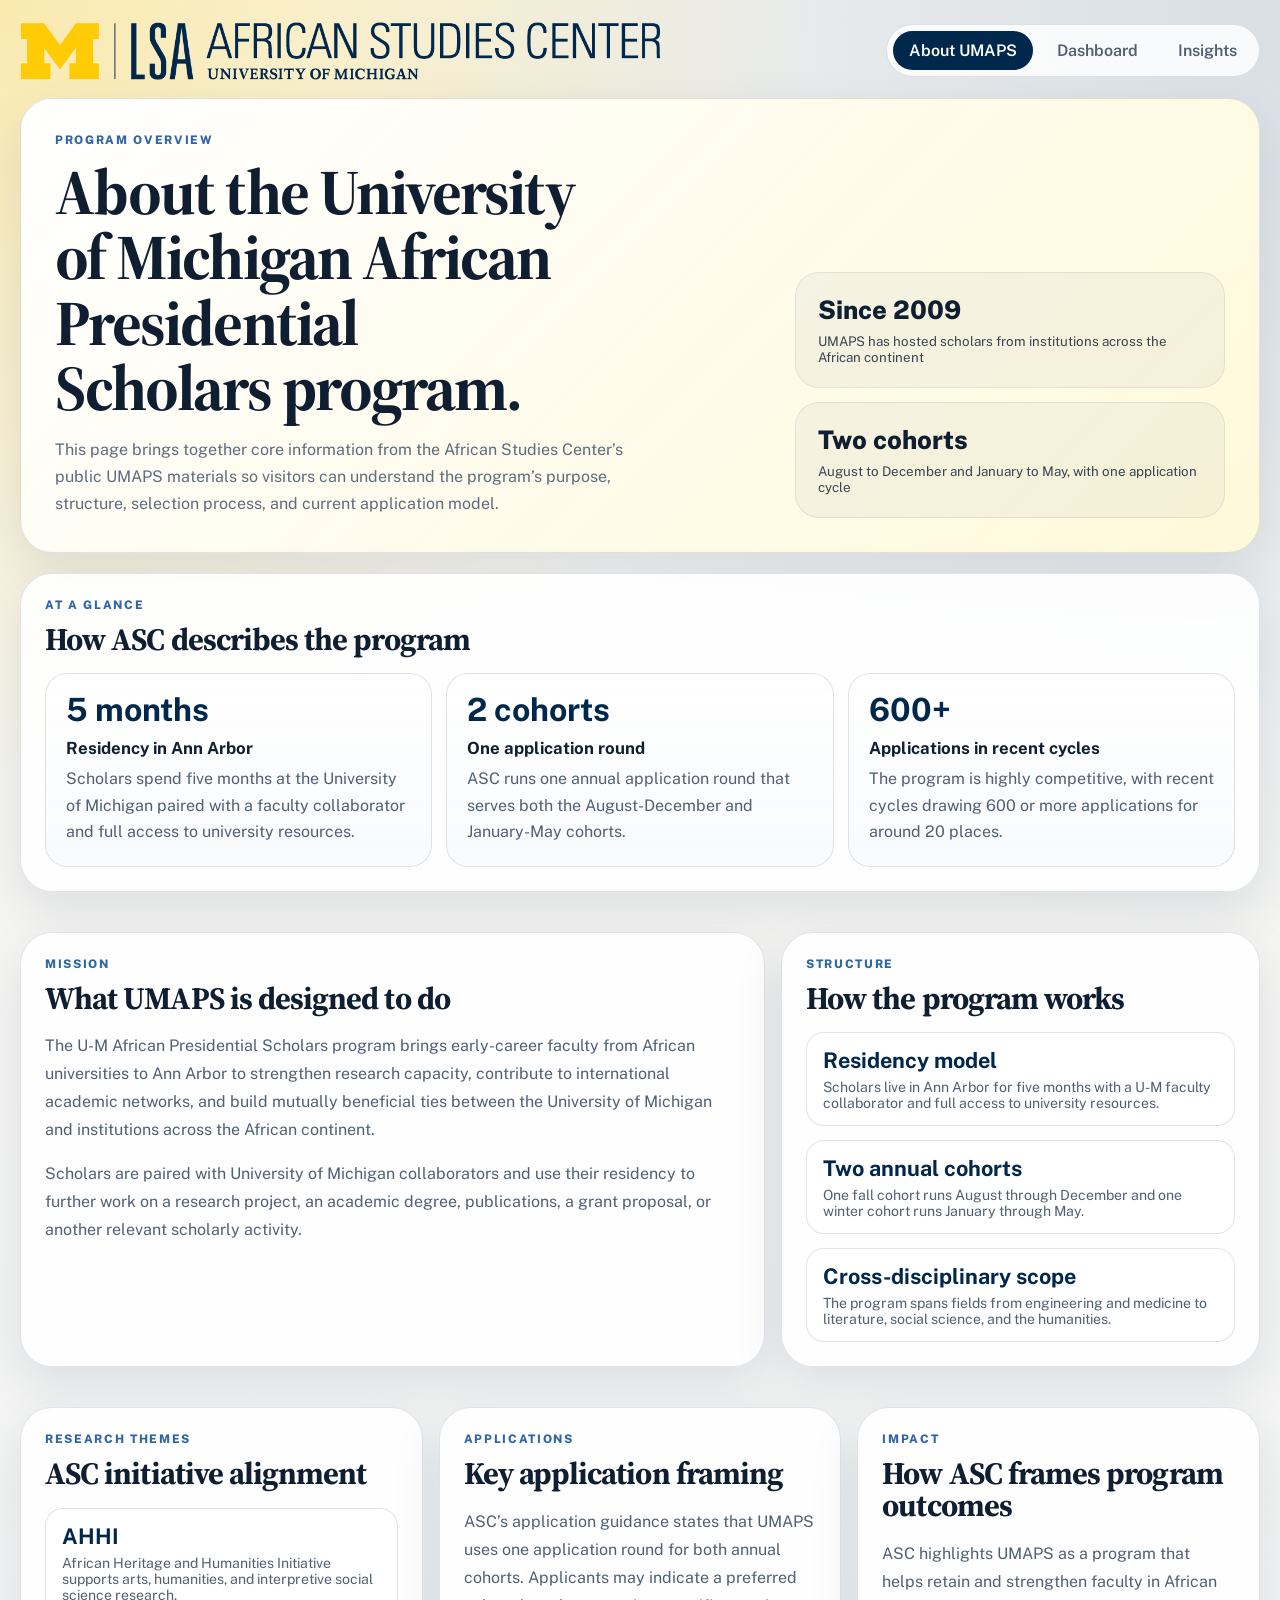
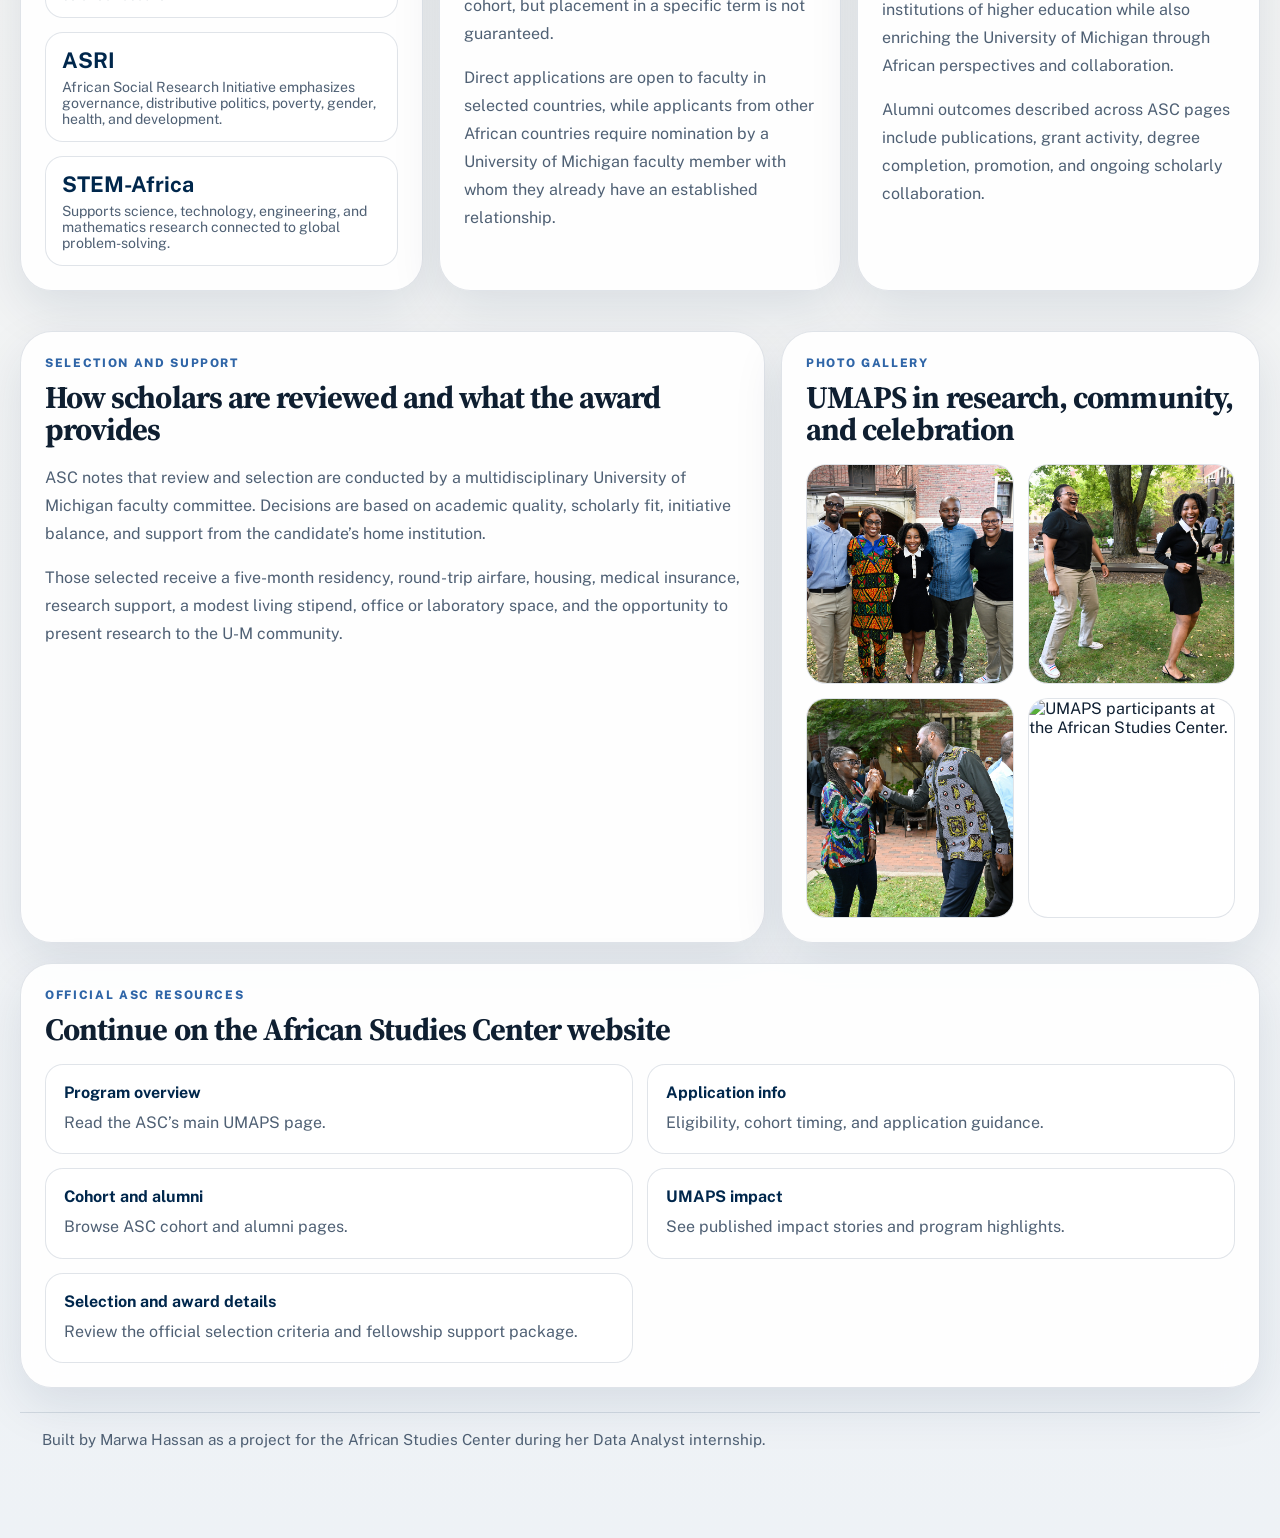
==== docs/about.html @ bfba6026 "Update UMAPS public dashboard site" ====
<!DOCTYPE html>
<html lang="en">
  <head>
    <meta charset="UTF-8" />
    <meta name="viewport" content="width=device-width, initial-scale=1.0" />
    <title>About UMAPS</title>
    <link rel="preconnect" href="https://fonts.googleapis.com" />
    <link rel="preconnect" href="https://fonts.gstatic.com" crossorigin />
    <link
      href="https://fonts.googleapis.com/css2?family=Public+Sans:wght@400;500;600;700;800&family=Source+Serif+4:opsz,wght@8..60,500;8..60,700&display=swap"
      rel="stylesheet"
    />
    <link rel="stylesheet" href="./styles.css" />
  </head>
  <body>
    <div class="site-shell">
      <header class="site-header">
        <a class="site-mark" href="./index.html">
          <img class="site-logo site-logo-standard" src="./assets/lsa-asc-web.png" alt="LSA African Studies Center, University of Michigan" />
        </a>
        <nav class="site-nav">
          <a class="active" href="./about.html">About UMAPS</a>
          <a href="./index.html">Dashboard</a>
          <a href="./insights.html">Insights</a>
        </nav>
      </header>

      <section class="hero hero-insights">
        <div class="hero-copy">
          <p class="eyebrow">Program Overview</p>
          <h1>About the University of Michigan African Presidential Scholars program.</h1>
          <p class="lede">
            This page brings together core information from the African Studies Center’s public UMAPS
            materials so visitors can understand the program’s purpose, structure, selection process,
            and current application model.
          </p>
        </div>
        <div class="hero-panel">
          <div class="hero-stat">
            <span>Since 2009</span>
            <small>UMAPS has hosted scholars from institutions across the African continent</small>
          </div>
          <div class="hero-stat">
            <span>Two cohorts</span>
            <small>August to December and January to May, with one application cycle</small>
          </div>
        </div>
      </section>

      <main>
        <section class="panel-card">
          <div class="panel-heading">
            <div>
              <p class="eyebrow">At A Glance</p>
              <h2>How ASC describes the program</h2>
            </div>
          </div>
          <div class="summary-grid">
            <article class="summary-card">
              <strong>5 months</strong>
              <h3>Residency in Ann Arbor</h3>
              <p>Scholars spend five months at the University of Michigan paired with a faculty collaborator and full access to university resources.</p>
            </article>
            <article class="summary-card">
              <strong>2 cohorts</strong>
              <h3>One application round</h3>
              <p>ASC runs one annual application round that serves both the August-December and January-May cohorts.</p>
            </article>
            <article class="summary-card">
              <strong>600+</strong>
              <h3>Applications in recent cycles</h3>
              <p>The program is highly competitive, with recent cycles drawing 600 or more applications for around 20 places.</p>
            </article>
          </div>
        </section>

        <section class="panel panel-two-up">
          <article class="panel-card">
            <div class="panel-heading">
              <div>
                <p class="eyebrow">Mission</p>
                <h2>What UMAPS is designed to do</h2>
              </div>
            </div>
            <div class="prose-block">
              <p>
                The U-M African Presidential Scholars program brings early-career faculty from African
                universities to Ann Arbor to strengthen research capacity, contribute to international academic
                networks, and build mutually beneficial ties between the University of Michigan and institutions
                across the African continent.
              </p>
              <p>
                Scholars are paired with University of Michigan collaborators and use their residency to
                further work on a research project, an academic degree, publications, a grant proposal,
                or another relevant scholarly activity.
              </p>
            </div>
          </article>

          <article class="panel-card">
            <div class="panel-heading">
              <div>
                <p class="eyebrow">Structure</p>
                <h2>How the program works</h2>
              </div>
            </div>
            <div class="info-list">
              <div class="summary-chip">
                <strong>Residency model</strong>
                <span>Scholars live in Ann Arbor for five months with a U-M faculty collaborator and full access to university resources.</span>
              </div>
              <div class="summary-chip">
                <strong>Two annual cohorts</strong>
                <span>One fall cohort runs August through December and one winter cohort runs January through May.</span>
              </div>
              <div class="summary-chip">
                <strong>Cross-disciplinary scope</strong>
                <span>The program spans fields from engineering and medicine to literature, social science, and the humanities.</span>
              </div>
            </div>
          </article>
        </section>

        <section class="panel panel-three-up">
          <article class="panel-card">
            <div class="panel-heading">
              <div>
                <p class="eyebrow">Research Themes</p>
                <h2>ASC initiative alignment</h2>
              </div>
            </div>
            <div class="info-list">
              <div class="summary-chip">
                <strong>AHHI</strong>
                <span>African Heritage and Humanities Initiative supports arts, humanities, and interpretive social science research.</span>
              </div>
              <div class="summary-chip">
                <strong>ASRI</strong>
                <span>African Social Research Initiative emphasizes governance, distributive politics, poverty, gender, health, and development.</span>
              </div>
              <div class="summary-chip">
                <strong>STEM-Africa</strong>
                <span>Supports science, technology, engineering, and mathematics research connected to global problem-solving.</span>
              </div>
            </div>
          </article>

          <article class="panel-card">
            <div class="panel-heading">
              <div>
                <p class="eyebrow">Applications</p>
                <h2>Key application framing</h2>
              </div>
            </div>
            <div class="prose-block">
              <p>
                ASC’s application guidance states that UMAPS uses one application round for both annual cohorts.
                Applicants may indicate a preferred cohort, but placement in a specific term is not guaranteed.
              </p>
              <p>
                Direct applications are open to faculty in selected countries, while applicants from other African
                countries require nomination by a University of Michigan faculty member with whom they already have
                an established relationship.
              </p>
            </div>
          </article>

          <article class="panel-card">
            <div class="panel-heading">
              <div>
                <p class="eyebrow">Impact</p>
                <h2>How ASC frames program outcomes</h2>
              </div>
            </div>
            <div class="prose-block">
              <p>
                ASC highlights UMAPS as a program that helps retain and strengthen faculty in African institutions
                of higher education while also enriching the University of Michigan through African perspectives and collaboration.
              </p>
              <p>
                Alumni outcomes described across ASC pages include publications, grant activity, degree completion,
                promotion, and ongoing scholarly collaboration.
              </p>
            </div>
          </article>
        </section>

        <section class="panel panel-two-up">
          <article class="panel-card">
            <div class="panel-heading">
              <div>
                <p class="eyebrow">Selection and Support</p>
                <h2>How scholars are reviewed and what the award provides</h2>
              </div>
            </div>
            <div class="prose-block">
              <p>
                ASC notes that review and selection are conducted by a multidisciplinary University of Michigan faculty committee.
                Decisions are based on academic quality, scholarly fit, initiative balance, and support from the candidate’s home institution.
              </p>
              <p>
                Those selected receive a five-month residency, round-trip airfare, housing, medical insurance,
                research support, a modest living stipend, office or laboratory space, and the opportunity to present research to the U-M community.
              </p>
            </div>
          </article>

          <article class="panel-card">
            <div class="panel-heading">
              <div>
                <p class="eyebrow">Photo Gallery</p>
                <h2>UMAPS in research, community, and celebration</h2>
              </div>
            </div>
            <div class="photo-grid photo-grid-about">
              <figure class="photo-card"><img src="./assets/photos/community-5.jpg" alt="UMAPS scholars gathered during a center event." /></figure>
              <figure class="photo-card"><img src="./assets/photos/community-6.jpg" alt="UMAPS scholars posing together in the African Studies Center." /></figure>
              <figure class="photo-card"><img src="./assets/photos/community-8.jpg" alt="UMAPS program participants together at an African Studies Center event." /></figure>
              <figure class="photo-card"><img src="./assets/photos/community-1.jpg" alt="UMAPS participants at the African Studies Center." /></figure>
            </div>
          </article>
        </section>

        <section class="panel-card">
          <div class="panel-heading">
            <div>
              <p class="eyebrow">Official ASC Resources</p>
              <h2>Continue on the African Studies Center website</h2>
            </div>
          </div>
          <div class="link-grid">
            <a class="resource-card" href="https://ii.umich.edu/asc/fellows/umaps.html" target="_blank" rel="noreferrer">
              <strong>Program overview</strong>
              <span>Read the ASC’s main UMAPS page.</span>
            </a>
            <a class="resource-card" href="https://ii.umich.edu/asc/fellows/umaps/apply.html" target="_blank" rel="noreferrer">
              <strong>Application info</strong>
              <span>Eligibility, cohort timing, and application guidance.</span>
            </a>
            <a class="resource-card" href="https://ii.umich.edu/asc/fellows/umaps/fellows.html" target="_blank" rel="noreferrer">
              <strong>Cohort and alumni</strong>
              <span>Browse ASC cohort and alumni pages.</span>
            </a>
            <a class="resource-card" href="https://ii.umich.edu/asc/fellows/umaps/impact.html" target="_blank" rel="noreferrer">
              <strong>UMAPS impact</strong>
              <span>See published impact stories and program highlights.</span>
            </a>
            <a class="resource-card" href="https://ii.umich.edu/asc/fellows/umaps/apply/award-details.html" target="_blank" rel="noreferrer">
              <strong>Selection and award details</strong>
              <span>Review the official selection criteria and fellowship support package.</span>
            </a>
          </div>
        </section>
      </main>

      <footer class="site-footer">
        <p>Built by Marwa Hassan as a project for the African Studies Center during her Data Analyst internship.</p>
      </footer>
    </div>
  </body>
</html>
---- docs/styles.css ----
:root {
  --um-blue: #00274c;
  --um-maize: #ffcb05;
  --tappan-red: #9a3324;
  --ross-orange: #d86018;
  --rackham-green: #75988d;
  --arboretum-blue: #2f65a7;
  --umma-tan: #cfc096;
  --stone: #655a52;
  --ink: #0f1f31;
  --muted: #4f6074;
  --paper: #f8f6f1;
  --panel: #ffffff;
  --line: rgba(0, 39, 76, 0.12);
  --shadow: 0 18px 50px rgba(0, 39, 76, 0.1);
  --radius: 28px;
}

* {
  box-sizing: border-box;
}

html {
  scroll-behavior: smooth;
}

body {
  margin: 0;
  font-family: "Public Sans", "Avenir Next", "Segoe UI", sans-serif;
  color: var(--ink);
  background:
    radial-gradient(circle at top left, rgba(255, 203, 5, 0.28), transparent 24%),
    radial-gradient(circle at top right, rgba(47, 101, 167, 0.16), transparent 28%),
    linear-gradient(180deg, #f8f6f1 0%, #eef2f6 100%);
}

a {
  color: inherit;
  text-decoration: none;
}

.site-shell {
  width: min(1240px, calc(100vw - 32px));
  margin: 0 auto;
  padding: 22px 0 72px;
}

.site-header {
  display: flex;
  align-items: center;
  justify-content: space-between;
  gap: 18px;
  margin-bottom: 18px;
}

.site-footer {
  margin-top: 24px;
  padding: 18px 22px;
  border-top: 1px solid var(--line);
  color: var(--muted);
  font-size: 0.95rem;
}

.site-footer p {
  margin: 0;
}

.site-mark {
  display: inline-flex;
  align-items: center;
  max-width: min(100%, 640px);
}

.site-logo {
  display: block;
  width: min(100%, 640px);
  height: auto;
}

.site-nav {
  display: inline-flex;
  gap: 8px;
  padding: 6px;
  border-radius: 999px;
  background: rgba(255, 255, 255, 0.82);
  border: 1px solid var(--line);
}

.site-nav a {
  padding: 10px 16px;
  border-radius: 999px;
  font-weight: 600;
  color: var(--muted);
}

.site-nav a.active {
  background: var(--um-blue);
  color: #fff;
}

.hero,
.panel-card {
  border: 1px solid var(--line);
  border-radius: calc(var(--radius) + 4px);
  background: rgba(255, 255, 255, 0.9);
  box-shadow: var(--shadow);
  backdrop-filter: blur(16px);
  -webkit-backdrop-filter: blur(16px);
}

.hero {
  display: grid;
  grid-template-columns: 1.5fr 0.9fr;
  gap: 24px;
  padding: 34px;
  overflow: hidden;
}

.hero-home {
  background:
    linear-gradient(135deg, rgba(0, 39, 76, 0.97), rgba(47, 101, 167, 0.95)),
    #00274c;
  color: #fff;
}

.hero-insights {
  background:
    linear-gradient(135deg, rgba(255, 255, 255, 0.96), rgba(255, 248, 214, 0.9)),
    #ffffff;
}

.hero-copy h1,
.panel-heading h2,
.panel-inset h3 {
  margin: 0;
  font-family: "Source Serif 4", Georgia, serif;
  line-height: 1.02;
  letter-spacing: -0.03em;
}

.hero-copy h1 {
  max-width: 11ch;
  font-size: clamp(2.8rem, 5vw, 4.9rem);
}

.hero-insights .hero-copy h1 {
  max-width: 16ch;
  color: var(--ink);
}

.lede {
  max-width: 60ch;
  margin: 16px 0 0;
  line-height: 1.7;
  color: inherit;
  opacity: 0.92;
}

.hero-insights .lede {
  color: var(--muted);
}

.eyebrow {
  margin: 0 0 12px;
  text-transform: uppercase;
  letter-spacing: 0.14em;
  font-size: 0.74rem;
  font-weight: 800;
}

.hero-home .eyebrow {
  color: var(--um-maize);
}

.hero-insights .eyebrow,
.panel-heading .eyebrow {
  color: var(--arboretum-blue);
}

.hero-actions {
  display: flex;
  flex-wrap: wrap;
  gap: 12px;
  margin-top: 24px;
}

.button {
  display: inline-flex;
  align-items: center;
  justify-content: center;
  padding: 13px 18px;
  border-radius: 999px;
  font-weight: 700;
}

.button-primary {
  background: var(--um-maize);
  color: var(--um-blue);
}

.button-secondary {
  border: 1px solid rgba(255, 255, 255, 0.28);
  color: #fff;
}

.hero-insights .button-secondary {
  border-color: var(--line);
  color: var(--um-blue);
}

.hero-panel {
  display: grid;
  gap: 14px;
  align-content: end;
}

.hero-stat {
  padding: 22px;
  border-radius: 24px;
  background: rgba(255, 255, 255, 0.14);
  border: 1px solid rgba(255, 255, 255, 0.14);
}

.hero-insights .hero-stat {
  background: rgba(0, 39, 76, 0.04);
  border-color: rgba(0, 39, 76, 0.08);
}

.hero-stat span {
  display: block;
  font-size: clamp(1.4rem, 2vw, 2.1rem);
  font-weight: 800;
}

.hero-stat small {
  display: block;
  margin-top: 8px;
  color: inherit;
  opacity: 0.82;
}

.metrics-grid,
.panel,
.panel-card {
  margin-top: 20px;
}

.metrics-grid {
  display: grid;
  grid-template-columns: repeat(5, minmax(0, 1fr));
  gap: 14px;
}

.metrics-grid-compact {
  grid-template-columns: repeat(4, minmax(0, 1fr));
}

.metric-card {
  padding: 20px;
  border-radius: 22px;
  background: var(--panel);
  border: 1px solid var(--line);
  box-shadow: var(--shadow);
}

.metric-label {
  display: block;
  color: var(--muted);
  font-size: 0.86rem;
}

.metric-value {
  display: block;
  margin-top: 10px;
  font-size: 2rem;
  font-weight: 800;
  color: var(--um-blue);
}

.panel {
  display: grid;
  gap: 16px;
}

.panel-two-up {
  grid-template-columns: 1.4fr 0.9fr;
}

.panel-three-up {
  grid-template-columns: repeat(3, minmax(0, 1fr));
}

.panel-card {
  padding: 24px;
}

.panel-card-maize {
  background:
    linear-gradient(180deg, rgba(255, 203, 5, 0.2), rgba(255, 255, 255, 0.92)),
    #ffffff;
}

.panel-card-note {
  background:
    linear-gradient(180deg, rgba(117, 152, 141, 0.16), rgba(255, 255, 255, 0.92)),
    #ffffff;
}

.panel-heading {
  display: flex;
  justify-content: space-between;
  gap: 16px;
  align-items: start;
  margin-bottom: 18px;
}

.panel-heading h2 {
  font-size: 1.95rem;
}

.chart-wrap {
  padding: 12px;
  border-radius: 22px;
  background: linear-gradient(180deg, rgba(0, 39, 76, 0.03), rgba(255, 203, 5, 0.08));
}

#cohort-chart,
#survey-response-chart,
#africa-map {
  width: 100%;
  height: auto;
  display: block;
}

.callout-card {
  display: grid;
  gap: 18px;
}

.callout-card p,
.note-text {
  margin: 0;
  color: var(--muted);
  line-height: 1.7;
}

.callout-list {
  display: grid;
  gap: 14px;
  margin: 0;
}

.callout-list div,
.summary-chip,
.survey-card,
.panel-inset {
  border: 1px solid var(--line);
  border-radius: 18px;
  background: rgba(255, 255, 255, 0.76);
}

.callout-list div {
  padding: 16px;
}

.callout-list dt {
  color: var(--muted);
  font-size: 0.84rem;
}

.callout-list dd {
  margin: 8px 0 0;
  font-size: 1.15rem;
  font-weight: 800;
  color: var(--um-blue);
}

.bar-list,
.survey-card-grid,
.mini-metrics,
.summary-grid {
  display: grid;
  gap: 14px;
}

.summary-grid {
  grid-template-columns: repeat(3, minmax(0, 1fr));
}

.summary-card {
  padding: 20px;
  border-radius: 22px;
  border: 1px solid var(--line);
  background:
    linear-gradient(180deg, rgba(255, 255, 255, 0.96), rgba(248, 250, 252, 0.94)),
    #ffffff;
}

.summary-card strong {
  display: block;
  color: var(--um-blue);
  font-size: 2rem;
  line-height: 1;
}

.summary-card h3 {
  margin: 12px 0 8px;
  font-size: 1.05rem;
}

.summary-card p {
  margin: 0;
  color: var(--muted);
  line-height: 1.65;
}

.bar-row {
  display: grid;
  gap: 8px;
}

.bar-meta {
  display: flex;
  align-items: center;
  justify-content: space-between;
  gap: 16px;
}

.bar-copy {
  display: grid;
  gap: 4px;
}

.bar-label {
  font-weight: 700;
}

.bar-context {
  color: var(--muted);
  font-size: 0.84rem;
  line-height: 1.4;
}

.bar-value {
  color: var(--muted);
  font-size: 0.92rem;
}

.bar-track {
  width: 100%;
  height: 10px;
  overflow: hidden;
  border-radius: 999px;
  background: rgba(0, 39, 76, 0.08);
}

.bar-fill {
  height: 100%;
  border-radius: inherit;
  background: var(--um-blue);
}

.directory-panel {
  scroll-margin-top: 24px;
}

.directory-heading {
  align-items: end;
}

.filters {
  display: grid;
  grid-template-columns: repeat(3, minmax(0, 1fr));
  gap: 12px;
  width: min(760px, 100%);
}

.filters label,
.slider-panel {
  display: grid;
  gap: 8px;
}

.filters span,
.slider-panel label {
  color: var(--muted);
  font-size: 0.84rem;
}

.filters input,
.filters select,
.slider-panel input {
  width: 100%;
  font: inherit;
}

.slider-panel {
  min-width: min(380px, 100%);
}

.slider-panel input[type="range"] {
  -webkit-appearance: none;
  appearance: none;
  height: 14px;
  border-radius: 999px;
  background: rgba(0, 39, 76, 0.12);
  outline: none;
}

.slider-panel input[type="range"]::-webkit-slider-runnable-track {
  height: 14px;
  border-radius: 999px;
  background: rgba(0, 39, 76, 0.14);
}

.slider-panel input[type="range"]::-webkit-slider-thumb {
  -webkit-appearance: none;
  appearance: none;
  width: 28px;
  height: 28px;
  margin-top: -7px;
  border-radius: 50%;
  background: var(--um-blue);
  border: 4px solid var(--um-maize);
  box-shadow: 0 6px 16px rgba(0, 39, 76, 0.22);
  cursor: pointer;
}

.slider-panel input[type="range"]::-moz-range-track {
  height: 14px;
  border: none;
  border-radius: 999px;
  background: rgba(0, 39, 76, 0.14);
}

.slider-panel input[type="range"]::-moz-range-thumb {
  width: 28px;
  height: 28px;
  border-radius: 50%;
  background: var(--um-blue);
  border: 4px solid var(--um-maize);
  box-shadow: 0 6px 16px rgba(0, 39, 76, 0.22);
  cursor: pointer;
}

.filters input,
.filters select {
  padding: 14px 16px;
  border-radius: 14px;
  border: 1px solid var(--line);
  background: #fff;
  color: var(--ink);
}

.table-meta {
  margin-bottom: 12px;
  color: var(--muted);
}

.table-wrap {
  overflow: auto;
  border-radius: 20px;
  border: 1px solid var(--line);
  background: rgba(255, 255, 255, 0.82);
}

table {
  width: 100%;
  min-width: 920px;
  border-collapse: collapse;
}

th,
td {
  padding: 14px 16px;
  text-align: left;
  vertical-align: top;
}

thead th {
  position: sticky;
  top: 0;
  z-index: 1;
  background: rgba(0, 39, 76, 0.96);
  color: #fff;
  font-size: 0.8rem;
  text-transform: uppercase;
  letter-spacing: 0.08em;
}

tbody tr:nth-child(2n) {
  background: rgba(47, 101, 167, 0.03);
}

tbody tr:hover {
  background: rgba(255, 203, 5, 0.18);
}

.name-cell {
  display: grid;
  gap: 4px;
}

.name-cell span {
  color: var(--muted);
  font-size: 0.86rem;
}

.empty-state {
  padding: 32px 16px;
  text-align: center;
  color: var(--muted);
}

.map-layout {
  display: grid;
  grid-template-columns: 1.35fr 0.9fr;
  gap: 16px;
}

.map-card,
.panel-inset {
  padding: 18px;
}

.map-card {
  position: relative;
  border-radius: 22px;
  background: linear-gradient(180deg, rgba(0, 39, 76, 0.03), rgba(47, 101, 167, 0.05));
}

.map-tooltip {
  position: absolute;
  min-width: 220px;
  max-width: 280px;
  padding: 14px 16px;
  border-radius: 16px;
  background: rgba(255, 255, 255, 0.98);
  border: 1px solid var(--line);
  box-shadow: 0 14px 30px rgba(0, 39, 76, 0.16);
  pointer-events: none;
  z-index: 5;
}

.map-tooltip strong {
  display: block;
  color: var(--um-blue);
  font-size: 1rem;
}

.map-tooltip p {
  margin: 8px 0 0;
  color: var(--muted);
  line-height: 1.55;
  font-size: 0.88rem;
}

.panel-inset h3 {
  margin-bottom: 16px;
  font-size: 1.35rem;
}

.panel-inset-below-map {
  margin-top: 16px;
}

.summary-chip {
  padding: 14px 16px;
}

.summary-chip strong {
  display: block;
  font-size: 1.35rem;
  color: var(--um-blue);
}

.summary-chip span {
  display: block;
  margin-top: 6px;
  color: var(--muted);
  font-size: 0.88rem;
}

.prose-block {
  display: grid;
  gap: 16px;
}

.prose-block p {
  margin: 0;
  color: var(--muted);
  line-height: 1.75;
}

.info-list,
.link-grid {
  display: grid;
  gap: 14px;
}

.link-grid {
  grid-template-columns: repeat(2, minmax(0, 1fr));
}

.resource-card {
  display: grid;
  gap: 8px;
  padding: 18px;
  border-radius: 18px;
  border: 1px solid var(--line);
  background: rgba(255, 255, 255, 0.78);
}

.resource-card strong {
  color: var(--um-blue);
}

.resource-card span {
  color: var(--muted);
  line-height: 1.6;
}

.photo-grid {
  display: grid;
  gap: 14px;
}

.photo-grid-home {
  grid-template-columns: 1.3fr 0.85fr 0.85fr;
}

.photo-grid-about {
  grid-template-columns: repeat(2, minmax(0, 1fr));
}

.photo-card {
  margin: 0;
  overflow: hidden;
  border-radius: 20px;
  border: 1px solid var(--line);
  background: rgba(255, 255, 255, 0.78);
  min-height: 220px;
}

.photo-card-wide {
  grid-row: span 2;
  min-height: 460px;
}

.photo-card img {
  display: block;
  width: 100%;
  height: 100%;
  object-fit: cover;
}

.slider-value-row {
  display: flex;
  align-items: center;
  gap: 14px;
}

.slider-value-row strong {
  min-width: 3ch;
  color: var(--um-blue);
  font-size: 1.15rem;
  font-weight: 800;
}

.survey-card-grid {
  grid-template-columns: 1fr;
}

.survey-card {
  padding: 18px;
}

.survey-card h3 {
  margin: 0;
  font-size: 1.08rem;
}

.survey-card p {
  margin: 6px 0 0;
  color: var(--muted);
  font-size: 0.9rem;
}

.survey-card strong {
  display: inline-block;
  margin-top: 14px;
  color: var(--um-blue);
  font-size: 1.6rem;
}

.distribution-row {
  display: grid;
  grid-template-columns: repeat(auto-fit, minmax(64px, 1fr));
  gap: 8px;
  margin-top: 14px;
}

.distribution-pill {
  padding: 10px 8px;
  border-radius: 12px;
  background: rgba(0, 39, 76, 0.05);
  text-align: center;
}

.distribution-pill b {
  display: block;
  color: var(--um-blue);
}

.distribution-pill span {
  color: var(--muted);
  font-size: 0.8rem;
}

@media (max-width: 1100px) {
  .hero,
  .panel-two-up,
  .map-layout {
    grid-template-columns: 1fr;
  }

  .metrics-grid,
  .panel-three-up {
    grid-template-columns: repeat(2, minmax(0, 1fr));
  }

  .summary-grid {
    grid-template-columns: 1fr;
  }

  .link-grid {
    grid-template-columns: 1fr;
  }

  .photo-grid-home,
  .photo-grid-about {
    grid-template-columns: 1fr;
  }

  .photo-card-wide {
    grid-row: auto;
    min-height: 280px;
  }

  .filters {
    grid-template-columns: 1fr;
  }
}

@media (max-width: 720px) {
  .site-shell {
    width: min(100vw - 18px, 100%);
    padding-top: 12px;
  }

  .site-header {
    flex-direction: column;
    align-items: stretch;
  }

  .site-logo {
    width: min(100%, 520px);
  }

  .hero,
  .panel-card {
    padding: 18px;
    border-radius: 24px;
  }

  .metrics-grid,
  .metrics-grid-compact,
  .panel-three-up,
  .summary-grid {
    grid-template-columns: 1fr;
  }

  .hero-copy h1 {
    font-size: clamp(2.2rem, 12vw, 3.5rem);
  }

  .panel-heading h2 {
    font-size: 1.55rem;
  }
}
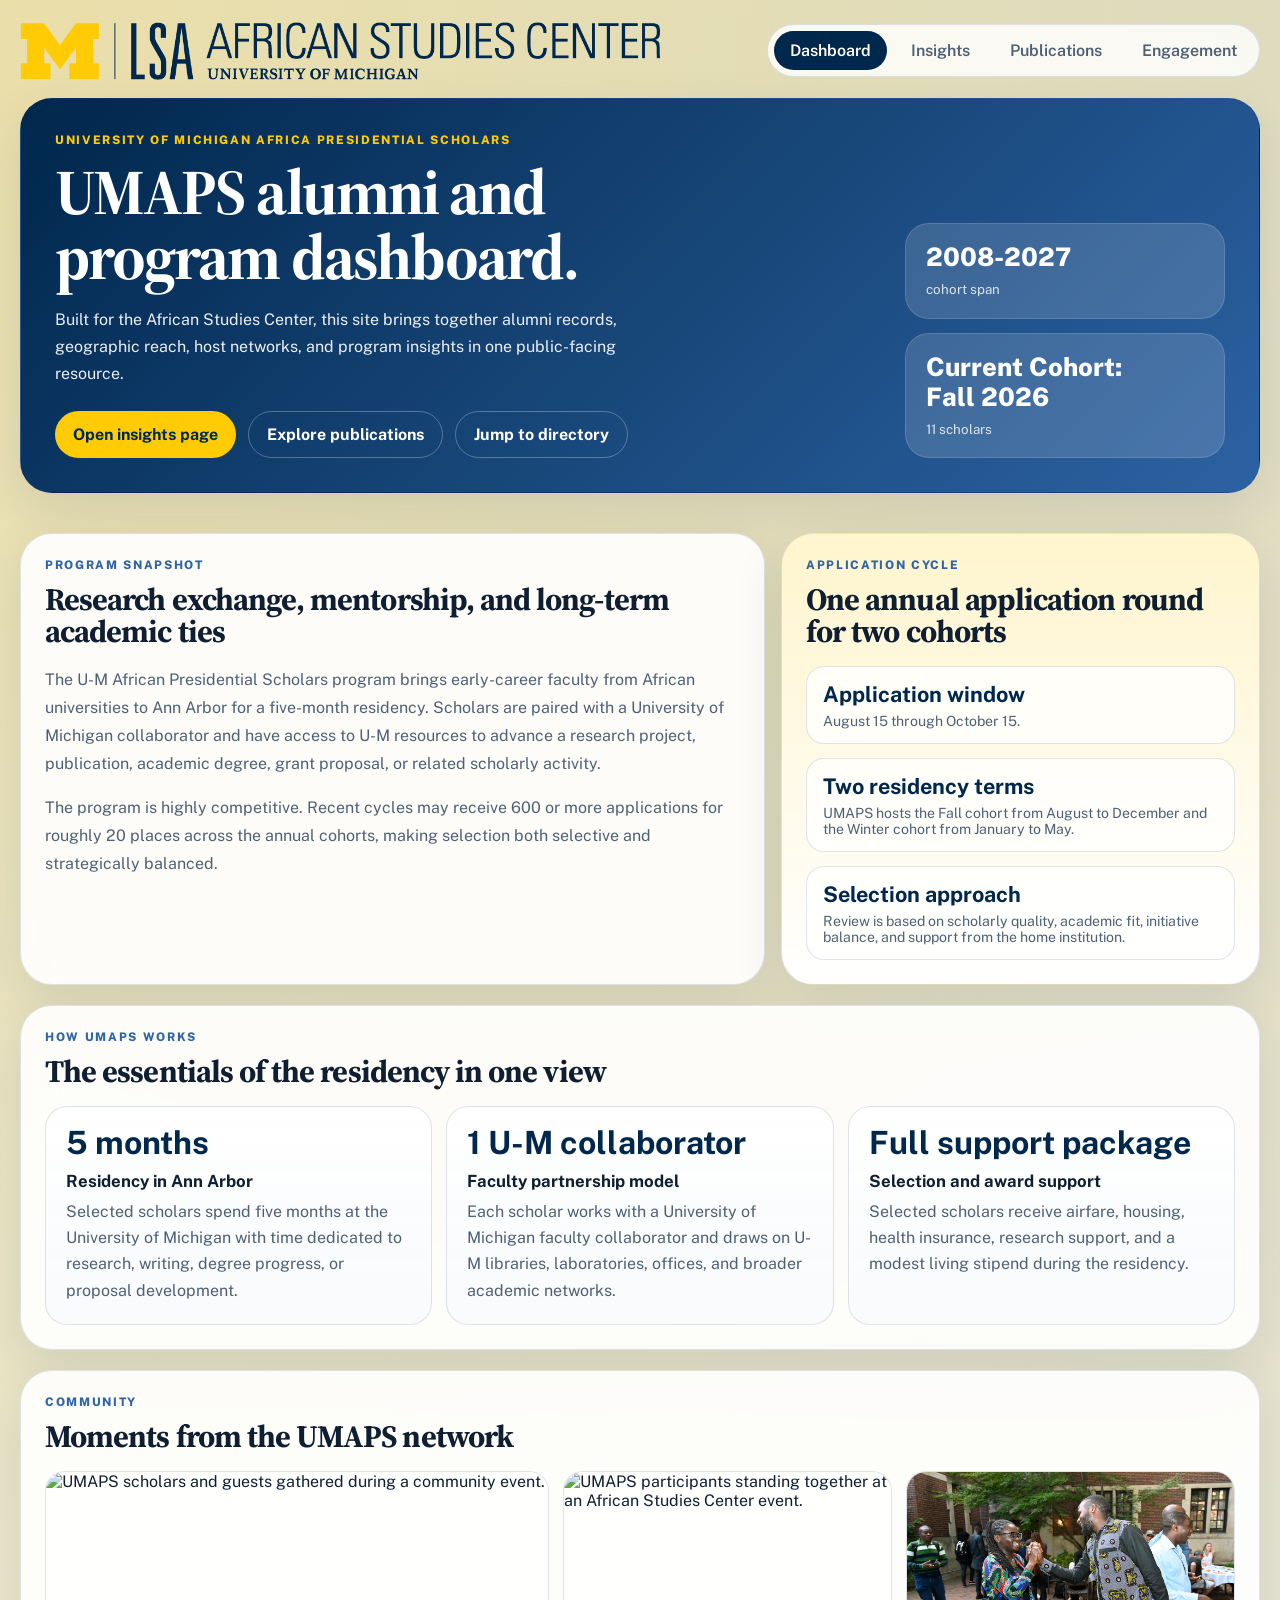
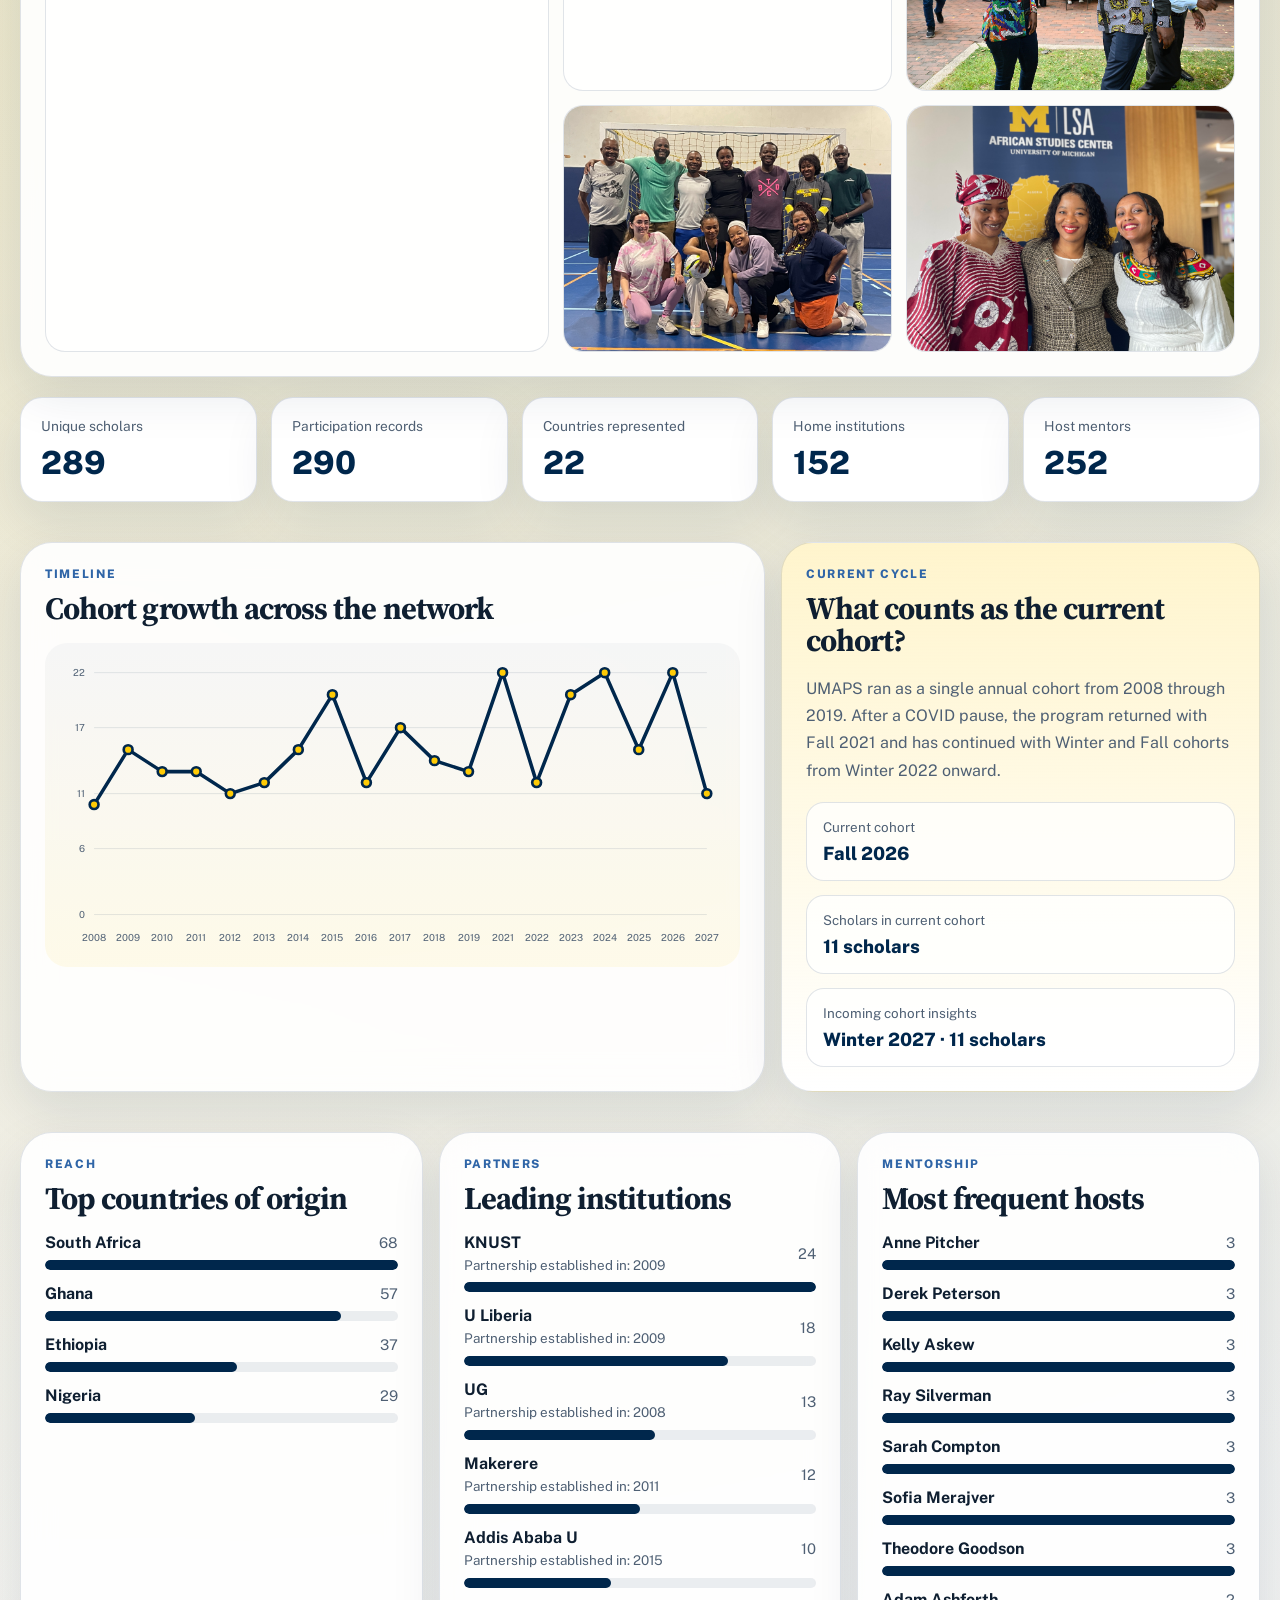
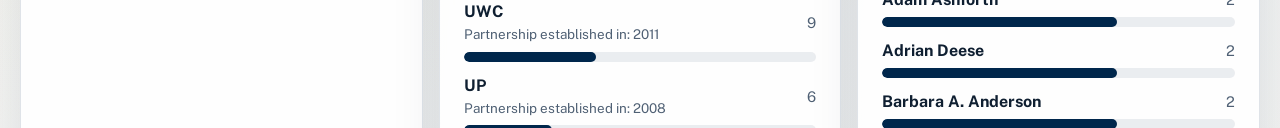
==== commit 0a9118c6: "Add engagement and publications features with data export functionality" ====
--- a/docs/about.html
+++ b/docs/about.html
@@ -2,8 +2,9 @@
 <html lang="en">
   <head>
     <meta charset="UTF-8" />
+    <meta http-equiv="refresh" content="0; url=./index.html#program-overview" />
     <meta name="viewport" content="width=device-width, initial-scale=1.0" />
-    <title>About UMAPS</title>
+    <title>UMAPS Program Overview</title>
     <link rel="preconnect" href="https://fonts.googleapis.com" />
     <link rel="preconnect" href="https://fonts.gstatic.com" crossorigin />
     <link
@@ -19,242 +20,62 @@
           <img class="site-logo site-logo-standard" src="./assets/lsa-asc-web.png" alt="LSA African Studies Center, University of Michigan" />
         </a>
         <nav class="site-nav">
-          <a class="active" href="./about.html">About UMAPS</a>
-          <a href="./index.html">Dashboard</a>
+          <a class="active" href="./index.html">Dashboard</a>
           <a href="./insights.html">Insights</a>
+          <a href="./publications.html">Publications</a>
+          <a href="./engagement.html">Engagement</a>
         </nav>
       </header>
 
-      <section class="hero hero-insights">
-        <div class="hero-copy">
-          <p class="eyebrow">Program Overview</p>
-          <h1>About the University of Michigan African Presidential Scholars program.</h1>
-          <p class="lede">
-            This page brings together core information from the African Studies Center’s public UMAPS
-            materials so visitors can understand the program’s purpose, structure, selection process,
-            and current application model.
-          </p>
-        </div>
-        <div class="hero-panel">
-          <div class="hero-stat">
-            <span>Since 2009</span>
-            <small>UMAPS has hosted scholars from institutions across the African continent</small>
-          </div>
-          <div class="hero-stat">
-            <span>Two cohorts</span>
-            <small>August to December and January to May, with one application cycle</small>
-          </div>
-        </div>
-      </section>
-
       <main>
-        <section class="panel-card">
+        <section class="panel-card redirect-card">
           <div class="panel-heading">
             <div>
-              <p class="eyebrow">At A Glance</p>
-              <h2>How ASC describes the program</h2>
+              <p class="eyebrow">Program Overview</p>
+              <h2>The UMAPS overview now lives on the dashboard.</h2>
             </div>
           </div>
-          <div class="summary-grid">
-            <article class="summary-card">
-              <strong>5 months</strong>
-              <h3>Residency in Ann Arbor</h3>
-              <p>Scholars spend five months at the University of Michigan paired with a faculty collaborator and full access to university resources.</p>
-            </article>
-            <article class="summary-card">
-              <strong>2 cohorts</strong>
-              <h3>One application round</h3>
-              <p>ASC runs one annual application round that serves both the August-December and January-May cohorts.</p>
-            </article>
-            <article class="summary-card">
-              <strong>600+</strong>
-              <h3>Applications in recent cycles</h3>
-              <p>The program is highly competitive, with recent cycles drawing 600 or more applications for around 20 places.</p>
-            </article>
-          </div>
-        </section>
-
-        <section class="panel panel-two-up">
-          <article class="panel-card">
-            <div class="panel-heading">
-              <div>
-                <p class="eyebrow">Mission</p>
-                <h2>What UMAPS is designed to do</h2>
-              </div>
-            </div>
-            <div class="prose-block">
-              <p>
-                The U-M African Presidential Scholars program brings early-career faculty from African
-                universities to Ann Arbor to strengthen research capacity, contribute to international academic
-                networks, and build mutually beneficial ties between the University of Michigan and institutions
-                across the African continent.
-              </p>
-              <p>
-                Scholars are paired with University of Michigan collaborators and use their residency to
-                further work on a research project, an academic degree, publications, a grant proposal,
-                or another relevant scholarly activity.
-              </p>
-            </div>
-          </article>
-
-          <article class="panel-card">
-            <div class="panel-heading">
-              <div>
-                <p class="eyebrow">Structure</p>
-                <h2>How the program works</h2>
-              </div>
-            </div>
-            <div class="info-list">
-              <div class="summary-chip">
-                <strong>Residency model</strong>
-                <span>Scholars live in Ann Arbor for five months with a U-M faculty collaborator and full access to university resources.</span>
-              </div>
-              <div class="summary-chip">
-                <strong>Two annual cohorts</strong>
-                <span>One fall cohort runs August through December and one winter cohort runs January through May.</span>
-              </div>
-              <div class="summary-chip">
-                <strong>Cross-disciplinary scope</strong>
-                <span>The program spans fields from engineering and medicine to literature, social science, and the humanities.</span>
-              </div>
-            </div>
-          </article>
-        </section>
-
-        <section class="panel panel-three-up">
-          <article class="panel-card">
-            <div class="panel-heading">
-              <div>
-                <p class="eyebrow">Research Themes</p>
-                <h2>ASC initiative alignment</h2>
-              </div>
-            </div>
-            <div class="info-list">
-              <div class="summary-chip">
-                <strong>AHHI</strong>
-                <span>African Heritage and Humanities Initiative supports arts, humanities, and interpretive social science research.</span>
-              </div>
-              <div class="summary-chip">
-                <strong>ASRI</strong>
-                <span>African Social Research Initiative emphasizes governance, distributive politics, poverty, gender, health, and development.</span>
-              </div>
-              <div class="summary-chip">
-                <strong>STEM-Africa</strong>
-                <span>Supports science, technology, engineering, and mathematics research connected to global problem-solving.</span>
-              </div>
-            </div>
-          </article>
-
-          <article class="panel-card">
-            <div class="panel-heading">
-              <div>
-                <p class="eyebrow">Applications</p>
-                <h2>Key application framing</h2>
-              </div>
-            </div>
-            <div class="prose-block">
-              <p>
-                ASC’s application guidance states that UMAPS uses one application round for both annual cohorts.
-                Applicants may indicate a preferred cohort, but placement in a specific term is not guaranteed.
-              </p>
-              <p>
-                Direct applications are open to faculty in selected countries, while applicants from other African
-                countries require nomination by a University of Michigan faculty member with whom they already have
-                an established relationship.
-              </p>
-            </div>
-          </article>
-
-          <article class="panel-card">
-            <div class="panel-heading">
-              <div>
-                <p class="eyebrow">Impact</p>
-                <h2>How ASC frames program outcomes</h2>
-              </div>
-            </div>
-            <div class="prose-block">
-              <p>
-                ASC highlights UMAPS as a program that helps retain and strengthen faculty in African institutions
-                of higher education while also enriching the University of Michigan through African perspectives and collaboration.
-              </p>
-              <p>
-                Alumni outcomes described across ASC pages include publications, grant activity, degree completion,
-                promotion, and ongoing scholarly collaboration.
-              </p>
-            </div>
-          </article>
-        </section>
-
-        <section class="panel panel-two-up">
-          <article class="panel-card">
-            <div class="panel-heading">
-              <div>
-                <p class="eyebrow">Selection and Support</p>
-                <h2>How scholars are reviewed and what the award provides</h2>
-              </div>
-            </div>
-            <div class="prose-block">
-              <p>
-                ASC notes that review and selection are conducted by a multidisciplinary University of Michigan faculty committee.
-                Decisions are based on academic quality, scholarly fit, initiative balance, and support from the candidate’s home institution.
-              </p>
-              <p>
-                Those selected receive a five-month residency, round-trip airfare, housing, medical insurance,
-                research support, a modest living stipend, office or laboratory space, and the opportunity to present research to the U-M community.
-              </p>
-            </div>
-          </article>
-
-          <article class="panel-card">
-            <div class="panel-heading">
-              <div>
-                <p class="eyebrow">Photo Gallery</p>
-                <h2>UMAPS in research, community, and celebration</h2>
-              </div>
-            </div>
-            <div class="photo-grid photo-grid-about">
-              <figure class="photo-card"><img src="./assets/photos/community-5.jpg" alt="UMAPS scholars gathered during a center event." /></figure>
-              <figure class="photo-card"><img src="./assets/photos/community-6.jpg" alt="UMAPS scholars posing together in the African Studies Center." /></figure>
-              <figure class="photo-card"><img src="./assets/photos/community-8.jpg" alt="UMAPS program participants together at an African Studies Center event." /></figure>
-              <figure class="photo-card"><img src="./assets/photos/community-1.jpg" alt="UMAPS participants at the African Studies Center." /></figure>
-            </div>
-          </article>
-        </section>
-
-        <section class="panel-card">
-          <div class="panel-heading">
-            <div>
-              <p class="eyebrow">Official ASC Resources</p>
-              <h2>Continue on the African Studies Center website</h2>
-            </div>
-          </div>
-          <div class="link-grid">
-            <a class="resource-card" href="https://ii.umich.edu/asc/fellows/umaps.html" target="_blank" rel="noreferrer">
-              <strong>Program overview</strong>
-              <span>Read the ASC’s main UMAPS page.</span>
-            </a>
-            <a class="resource-card" href="https://ii.umich.edu/asc/fellows/umaps/apply.html" target="_blank" rel="noreferrer">
-              <strong>Application info</strong>
-              <span>Eligibility, cohort timing, and application guidance.</span>
-            </a>
-            <a class="resource-card" href="https://ii.umich.edu/asc/fellows/umaps/fellows.html" target="_blank" rel="noreferrer">
-              <strong>Cohort and alumni</strong>
-              <span>Browse ASC cohort and alumni pages.</span>
-            </a>
-            <a class="resource-card" href="https://ii.umich.edu/asc/fellows/umaps/impact.html" target="_blank" rel="noreferrer">
-              <strong>UMAPS impact</strong>
-              <span>See published impact stories and program highlights.</span>
-            </a>
-            <a class="resource-card" href="https://ii.umich.edu/asc/fellows/umaps/apply/award-details.html" target="_blank" rel="noreferrer">
-              <strong>Selection and award details</strong>
-              <span>Review the official selection criteria and fellowship support package.</span>
-            </a>
+          <p class="note-text">
+            If you are not redirected automatically, use the button below to jump to the program overview section.
+          </p>
+          <div class="hero-actions">
+            <a class="button button-primary" href="./index.html#program-overview">Open dashboard overview</a>
           </div>
         </section>
       </main>
 
       <footer class="site-footer">
-        <p>Built by Marwa Hassan as a project for the African Studies Center during her Data Analyst internship.</p>
+        <div class="footer-shell">
+          <div class="footer-brand">
+            <img src="./assets/lsa-asc-web-rev.png" alt="LSA African Studies Center, University of Michigan" />
+            <p>Built by Marwa Hassan as a project for the African Studies Center during her Data Analyst internship.</p>
+          </div>
+          <div class="footer-grid">
+            <section class="footer-column">
+              <h3>Visit</h3>
+              <p>500 Church Street<br />Suite 500<br />Ann Arbor, MI 48109</p>
+            </section>
+            <section class="footer-column">
+              <h3>Contact</h3>
+              <a href="tel:+17346153027">734.615.3027</a>
+              <a href="tel:+17347634765">734.763.4765</a>
+              <a href="https://ii.umich.edu/asc" target="_blank" rel="noreferrer">ii.umich.edu/asc</a>
+            </section>
+            <section class="footer-column">
+              <h3>Follow ASC</h3>
+              <div class="footer-socials">
+                <a class="footer-social" href="https://www.facebook.com/UMAfricanStudies" target="_blank" rel="noreferrer">Facebook</a>
+                <a class="footer-social" href="https://twitter.com/UofMAfrica" target="_blank" rel="noreferrer">X</a>
+                <a class="footer-social" href="https://www.instagram.com/iiumich/" target="_blank" rel="noreferrer">Instagram</a>
+                <a class="footer-social" href="https://www.linkedin.com/showcase/umichasc" target="_blank" rel="noreferrer">LinkedIn</a>
+                <a class="footer-social" href="https://www.youtube.com/user/umichASC/" target="_blank" rel="noreferrer">YouTube</a>
+              </div>
+            </section>
+          </div>
+          <div class="footer-bottom">
+            <span>A member of the International Institute</span>
+          </div>
+        </div>
       </footer>
     </div>
   </body>
--- a/docs/styles.css
+++ b/docs/styles.css
@@ -42,7 +42,7 @@
 .site-shell {
   width: min(1240px, calc(100vw - 32px));
   margin: 0 auto;
-  padding: 22px 0 72px;
+  padding: 22px 0 40px;
 }
 
 .site-header {
@@ -55,14 +55,95 @@
 
 .site-footer {
   margin-top: 24px;
-  padding: 18px 22px;
-  border-top: 1px solid var(--line);
-  color: var(--muted);
-  font-size: 0.95rem;
-}
-
-.site-footer p {
+  border-radius: calc(var(--radius) + 4px);
+  background:
+    linear-gradient(180deg, rgba(0, 27, 53, 0.98), rgba(0, 39, 76, 0.98)),
+    #001b35;
+  color: rgba(255, 255, 255, 0.9);
+  box-shadow: var(--shadow);
+}
+
+.footer-shell {
+  display: grid;
+  gap: 24px;
+  padding: 28px;
+}
+
+.footer-brand {
+  display: grid;
+  gap: 14px;
+}
+
+.footer-brand img {
+  width: min(100%, 420px);
+  height: auto;
+}
+
+.footer-brand p,
+.footer-column p {
   margin: 0;
+  line-height: 1.7;
+  color: rgba(255, 255, 255, 0.76);
+}
+
+.footer-grid {
+  display: grid;
+  grid-template-columns: 1.15fr 0.75fr 1fr;
+  gap: 18px;
+}
+
+.footer-column {
+  display: grid;
+  align-content: start;
+  gap: 10px;
+}
+
+.footer-column h3 {
+  margin: 0;
+  color: var(--um-maize);
+  font-size: 0.82rem;
+  font-weight: 800;
+  letter-spacing: 0.1em;
+  text-transform: uppercase;
+}
+
+.footer-column a {
+  color: rgba(255, 255, 255, 0.92);
+}
+
+.footer-socials {
+  display: flex;
+  flex-wrap: wrap;
+  gap: 10px;
+}
+
+.footer-social {
+  display: inline-flex;
+  align-items: center;
+  justify-content: center;
+  padding: 10px 14px;
+  border-radius: 999px;
+  border: 1px solid rgba(255, 255, 255, 0.16);
+  background: rgba(255, 255, 255, 0.05);
+  font-weight: 700;
+  transition: background 160ms ease, border-color 160ms ease, transform 160ms ease;
+}
+
+.footer-social:hover {
+  background: rgba(255, 203, 5, 0.16);
+  border-color: rgba(255, 203, 5, 0.38);
+  transform: translateY(-1px);
+}
+
+.footer-bottom {
+  display: flex;
+  align-items: center;
+  justify-content: space-between;
+  gap: 12px;
+  padding-top: 18px;
+  border-top: 1px solid rgba(255, 255, 255, 0.1);
+  color: rgba(255, 255, 255, 0.7);
+  font-size: 0.92rem;
 }
 
 .site-mark {
@@ -79,6 +160,7 @@
 
 .site-nav {
   display: inline-flex;
+  flex-wrap: wrap;
   gap: 8px;
   padding: 6px;
   border-radius: 999px;
@@ -110,7 +192,7 @@
 
 .hero {
   display: grid;
-  grid-template-columns: 1.5fr 0.9fr;
+  grid-template-columns: minmax(0, 1.8fr) minmax(240px, 0.72fr);
   gap: 24px;
   padding: 34px;
   overflow: hidden;
@@ -139,12 +221,12 @@
 }
 
 .hero-copy h1 {
-  max-width: 11ch;
+  max-width: 18ch;
   font-size: clamp(2.8rem, 5vw, 4.9rem);
 }
 
 .hero-insights .hero-copy h1 {
-  max-width: 16ch;
+  max-width: 23ch;
   color: var(--ink);
 }
 
@@ -212,10 +294,12 @@
   display: grid;
   gap: 14px;
   align-content: end;
+  justify-self: end;
+  width: min(100%, 320px);
 }
 
 .hero-stat {
-  padding: 22px;
+  padding: 18px 20px;
   border-radius: 24px;
   background: rgba(255, 255, 255, 0.14);
   border: 1px solid rgba(255, 255, 255, 0.14);
@@ -237,6 +321,7 @@
   margin-top: 8px;
   color: inherit;
   opacity: 0.82;
+  line-height: 1.45;
 }
 
 .metrics-grid,
@@ -387,6 +472,10 @@
   grid-template-columns: repeat(3, minmax(0, 1fr));
 }
 
+.summary-grid-compact {
+  grid-template-columns: repeat(3, minmax(0, 1fr));
+}
+
 .summary-card {
   padding: 20px;
   border-radius: 22px;
@@ -473,6 +562,16 @@
   grid-template-columns: repeat(3, minmax(0, 1fr));
   gap: 12px;
   width: min(760px, 100%);
+}
+
+.filters-four {
+  grid-template-columns: repeat(4, minmax(0, 1fr));
+  width: 100%;
+}
+
+.filters-embedded {
+  width: 100%;
+  margin-bottom: 18px;
 }
 
 .filters label,
@@ -618,6 +717,21 @@
   gap: 16px;
 }
 
+.map-primary-column {
+  display: grid;
+  gap: 16px;
+  align-content: start;
+}
+
+.engagement-map-layout {
+  align-items: start;
+}
+
+.engagement-map-layout .map-card {
+  background: linear-gradient(180deg, rgba(0, 39, 76, 0.08), rgba(47, 101, 167, 0.14));
+  border: 1px solid rgba(0, 39, 76, 0.1);
+}
+
 .map-card,
 .panel-inset {
   padding: 18px;
@@ -655,6 +769,103 @@
   font-size: 0.88rem;
 }
 
+.engagement-legend {
+  display: flex;
+  flex-wrap: wrap;
+  gap: 10px;
+  margin-bottom: 12px;
+}
+
+.engagement-legend-on-map {
+  position: absolute;
+  left: 16px;
+  bottom: 16px;
+  z-index: 2;
+  margin-bottom: 0;
+  pointer-events: none;
+  display: grid;
+  gap: 8px;
+  justify-items: start;
+  max-width: 240px;
+  padding: 12px;
+  border-radius: 16px;
+  border: 1px solid rgba(0, 39, 76, 0.12);
+  background: rgba(255, 255, 255, 0.96);
+  box-shadow: 0 14px 30px rgba(0, 39, 76, 0.12);
+}
+
+.engagement-note {
+  margin-bottom: 18px;
+}
+
+.type-badge {
+  display: inline-flex;
+  align-items: center;
+  gap: 8px;
+  padding: 0;
+  border-radius: 0;
+  border: 0;
+  background: transparent;
+  box-shadow: none;
+  font-size: 0.88rem;
+  font-weight: 600;
+}
+
+.type-glyph {
+  display: inline-block;
+  min-width: 12px;
+  text-align: center;
+  font-size: 0.95rem;
+  line-height: 1;
+}
+
+@media (max-width: 720px) {
+  .engagement-legend-on-map {
+    position: static;
+    margin-bottom: 14px;
+    pointer-events: auto;
+  }
+}
+
+.bar-button {
+  width: 100%;
+  padding: 0;
+  border: 0;
+  background: transparent;
+  color: inherit;
+  text-align: left;
+  cursor: pointer;
+  font: inherit;
+}
+
+.bar-button.is-active .bar-label {
+  color: var(--um-blue);
+}
+
+.bar-button.is-active .bar-track {
+  box-shadow: inset 0 0 0 1px rgba(0, 39, 76, 0.18);
+}
+
+#engagement-directory-body tr {
+  cursor: pointer;
+}
+
+#engagement-directory-body tr.is-selected {
+  background: rgba(255, 203, 5, 0.14);
+}
+
+#publication-directory-body tr {
+  cursor: pointer;
+}
+
+#publication-directory-body tr.is-selected {
+  background: rgba(255, 203, 5, 0.14);
+}
+
+#engagement-map path.is-selected {
+  filter: drop-shadow(0 0 0.4rem rgba(0, 39, 76, 0.22));
+}
+
 .panel-inset h3 {
   margin-bottom: 16px;
   font-size: 1.35rem;
@@ -690,6 +901,151 @@
   margin: 0;
   color: var(--muted);
   line-height: 1.75;
+}
+
+.project-detail-card {
+  display: grid;
+  gap: 18px;
+  border: 1px solid rgba(0, 39, 76, 0.08);
+  background: linear-gradient(180deg, rgba(255, 255, 255, 0.98), rgba(244, 248, 252, 0.98));
+}
+
+.project-detail-header {
+  display: flex;
+  justify-content: space-between;
+  align-items: start;
+  gap: 16px;
+}
+
+.project-detail-header h3 {
+  margin: 6px 0 0;
+  font-size: 1.45rem;
+  color: var(--ink);
+}
+
+.project-detail-grid {
+  display: grid;
+  grid-template-columns: repeat(auto-fit, minmax(180px, 1fr));
+  gap: 14px 18px;
+}
+
+.project-detail-grid div,
+.project-detail-body {
+  display: grid;
+  gap: 6px;
+}
+
+.project-detail-grid strong,
+.project-detail-body strong {
+  color: var(--um-blue);
+  font-size: 0.83rem;
+  text-transform: uppercase;
+  letter-spacing: 0.08em;
+}
+
+.project-detail-grid span,
+.project-detail-body p {
+  margin: 0;
+  color: var(--muted);
+  line-height: 1.7;
+}
+
+.redirect-card {
+  margin-top: 20px;
+}
+
+.network-layout {
+  display: grid;
+  grid-template-columns: 1.4fr 0.9fr;
+  gap: 16px;
+}
+
+.network-card {
+  position: relative;
+  min-height: 620px;
+  background: linear-gradient(180deg, rgba(0, 39, 76, 0.05), rgba(47, 101, 167, 0.1));
+}
+
+.network-side {
+  display: grid;
+  gap: 16px;
+}
+
+.network-note {
+  margin-bottom: 18px;
+}
+
+.network-legend {
+  display: grid;
+  gap: 8px;
+}
+
+.network-legend-on-graph {
+  position: absolute;
+  top: 16px;
+  left: 16px;
+  z-index: 2;
+  padding: 12px 14px;
+  border-radius: 16px;
+  border: 1px solid rgba(0, 39, 76, 0.12);
+  background: rgba(255, 255, 255, 0.95);
+  box-shadow: 0 14px 30px rgba(0, 39, 76, 0.12);
+  max-width: 230px;
+}
+
+.network-legend-title {
+  color: var(--um-blue);
+  font-size: 0.82rem;
+  font-weight: 800;
+  letter-spacing: 0.08em;
+  text-transform: uppercase;
+}
+
+.network-legend-item {
+  display: inline-flex;
+  align-items: center;
+  gap: 8px;
+  color: var(--ink);
+  font-size: 0.88rem;
+  font-weight: 600;
+}
+
+.network-legend-scholar {
+  width: 12px;
+  height: 12px;
+  border-radius: 999px;
+  background: var(--um-blue);
+  border: 2px solid var(--um-maize);
+  flex: 0 0 12px;
+}
+
+.network-detail-count {
+  display: inline-flex;
+  align-items: center;
+  padding: 7px 10px;
+  border-radius: 999px;
+  background: rgba(255, 203, 5, 0.16);
+  color: var(--um-blue);
+  font-weight: 700;
+  white-space: nowrap;
+}
+
+.detail-list {
+  display: grid;
+  gap: 10px;
+  margin: 0;
+  padding-left: 18px;
+}
+
+.detail-list li {
+  display: grid;
+  gap: 4px;
+  color: var(--muted);
+}
+
+.detail-list-title {
+  color: var(--ink);
+  font-weight: 700;
 }
 
 .info-list,
@@ -767,6 +1123,20 @@
   font-weight: 800;
 }
 
+@media (max-width: 1024px) {
+  .network-layout {
+    grid-template-columns: 1fr;
+  }
+}
+
+@media (max-width: 720px) {
+  .network-legend-on-graph {
+    position: static;
+    margin-bottom: 14px;
+    max-width: none;
+  }
+}
+
 .survey-card-grid {
   grid-template-columns: 1fr;
 }
@@ -833,6 +1203,11 @@
     grid-template-columns: 1fr;
   }
 
+  .summary-grid-compact,
+  .footer-grid {
+    grid-template-columns: 1fr;
+  }
+
   .link-grid {
     grid-template-columns: 1fr;
   }
@@ -867,6 +1242,15 @@
     width: min(100%, 520px);
   }
 
+  .footer-shell {
+    padding: 20px;
+  }
+
+  .footer-bottom {
+    flex-direction: column;
+    align-items: start;
+  }
+
   .hero,
   .panel-card {
     padding: 18px;
@@ -876,7 +1260,8 @@
   .metrics-grid,
   .metrics-grid-compact,
   .panel-three-up,
-  .summary-grid {
+  .summary-grid,
+  .summary-grid-compact {
     grid-template-columns: 1fr;
   }
 
